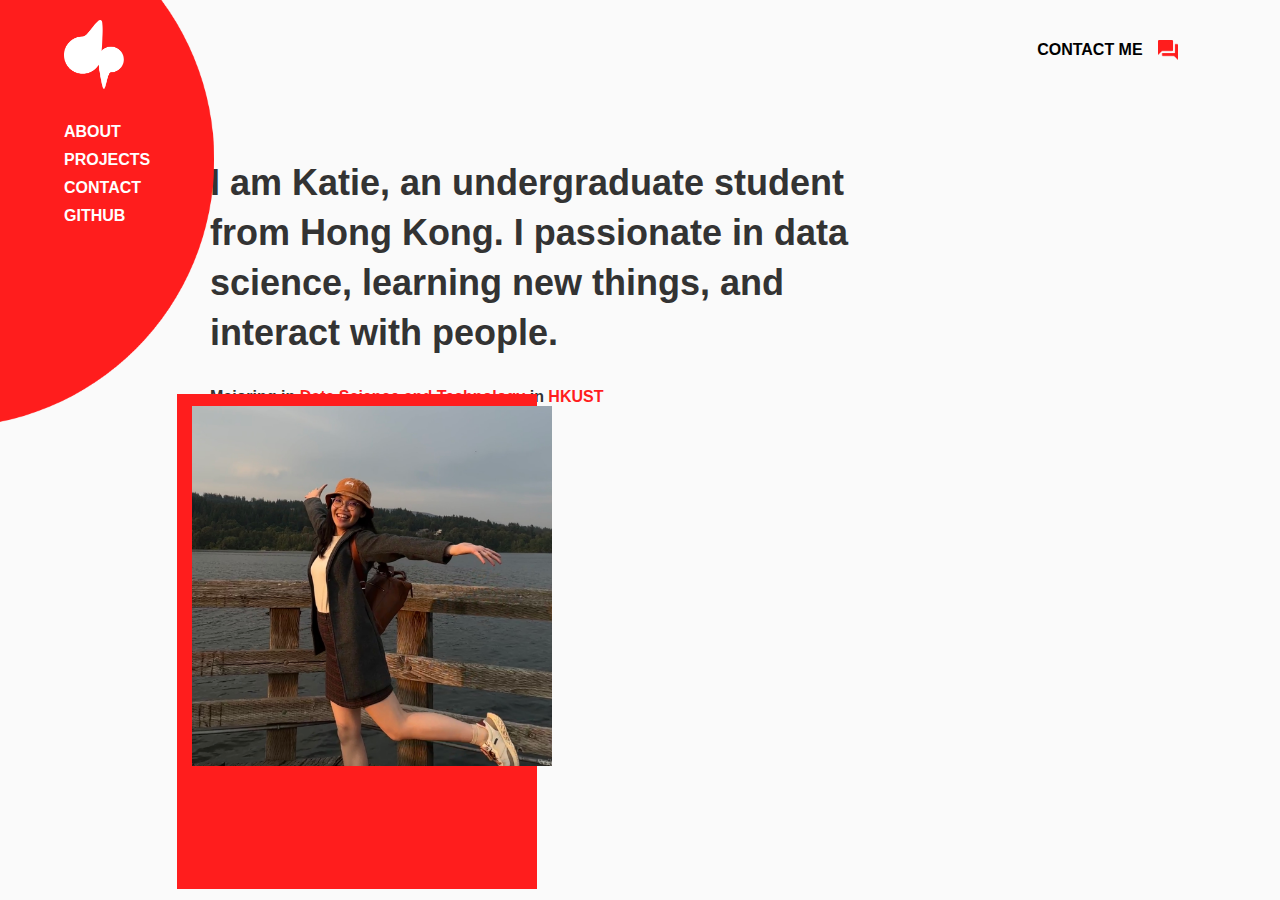
==== index.html @ 3721c137 "Add files via upload" ====
<!DOCTYPE html>
<html>
    <head>
        <meta name="viewport" content="width=device-width, initial-scale=1.0">
        <title>Katie</title>
        <link rel="stylesheet" href="styles.css">
    </head>
    <body>
        <div class="container">
            <nav>
                <img src="images/logo.png" class="logo">
                <ul>
                    <li><a href="#">ABOUT</a></li>
                    <li><a href="#">PROJECTS</a></li>
                    <li><a href="#">CONTACT</a></li>
                    <li><a href="#">GITHUB</a></li>
                </ul>
            </nav>
            <a href="#" class="contact-btn">CONTACT ME<img src="images/contact.png"></a>
            <div class="row">
                <div class="col-1">
                    <h1>I am Katie, an undergraduate student from Hong Kong. I passionate in data science, learning new things, and interact with people. <h1>
                    <h4>Majoring in <span> Data Science and Technology</span> in <span>HKUST</span></h4>
                </div>
                <div class="col-2">
                    <img src="images/pic.JPG" class="profile-img">
                    <img src="images/back-image.png" class="back-img">
                </div>
            </div>
        </div>
    </body>
</html>
---- styles.css ----
*{
    margin:0;
    padding: 0;
    font-family: 'poppoins', sans-serif;
    box-sizing: border-box;
}

.container{
    width:100%;
    height: 100vh;
    background: #fafafa;
    padding: 50px 8%;
    position: relative;
    font-weight: 600;
    
}

nav{
    background-image: url(images/circle.png);
    background-size: cover;
    background-position: right;
    padding: 10% 5% 15% 15%;
    position: absolute;
    left: -10%;
    top: -12%;

}

.logo{
    width:60px;
    margin-bottom:20px;
}

nav ul li{
    list-style:none;
    margin: 10px 0;

}

nav ul li a{
    color: #fff;
    text-decoration: none;
}

.contact-btn{
    position: absolute;
    top: 40px;
    right: 8%;
    display: flex;
    align-items: center;
    color: #000;
    text-decoration: none;
}

.contact-btn img{
    width: 20px;
    margin-left: 15px;
}

.row{
    display: flex;
    align-items: center;
    justify-content: space-between;
    flex-wrap: wrap;
    padding-top: 10%;

}

.col-1{
    max-width: 800px;
    padding-left: 10%;
    color:#333;
}

.col-1 h1{
    font-size:36px;
    font-weight:600;
    line-height: 50px;
    margin-bottom:30px;
}

.col-1 span{
    color: #ff1d1d;
}

.profile-img{
    width:80%;
    max-width: 450px;
    position: relative;
    z-index: 2;
    transition: transform 0.5s;
}

.col-2{
    text-align: right;
    position: relative;
}

.back-img{
    position: absolute;
    width:80%;
    max-width: 450px;
    top: -12px;
    right: 15px;
}

.profile-img:hover{
    transform: translate(-25px, -25px);
}
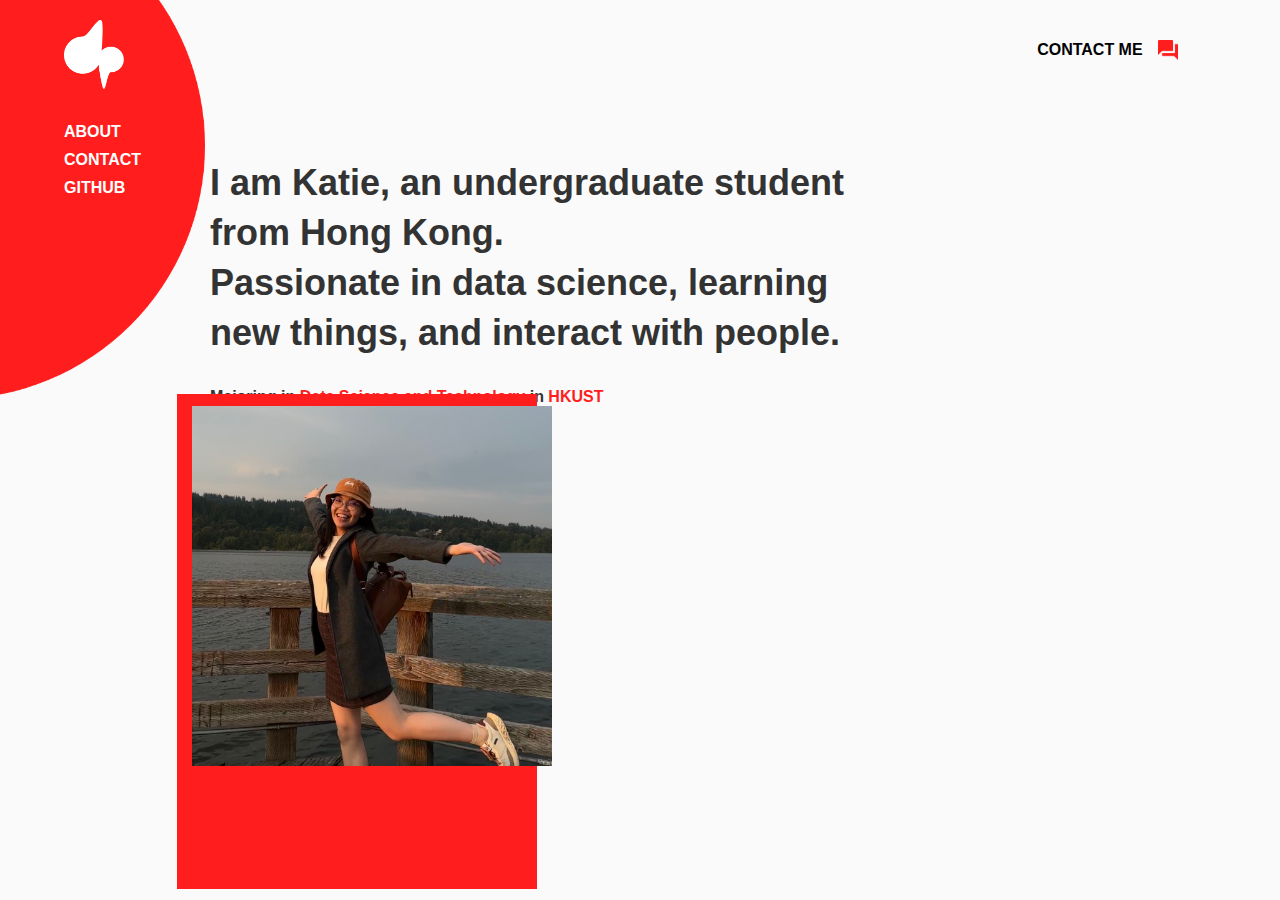
==== commit 703cd00d: "Update index.html" ====
--- a/index.html
+++ b/index.html
@@ -10,16 +10,16 @@
             <nav>
                 <img src="images/logo.png" class="logo">
                 <ul>
-                    <li><a href="#">ABOUT</a></li>
-                    <li><a href="#">PROJECTS</a></li>
-                    <li><a href="#">CONTACT</a></li>
-                    <li><a href="#">GITHUB</a></li>
+                    <li><a href="about.html">ABOUT</a></li>
+                    <li><a href="contact.html">CONTACT</a></li>
+                    <li><a href="https://github.com/katiecsc">GITHUB</a></li>
                 </ul>
             </nav>
-            <a href="#" class="contact-btn">CONTACT ME<img src="images/contact.png"></a>
+            <a href="contact.html" class="contact-btn">CONTACT ME<img src="images/contact.png"></a>
             <div class="row">
                 <div class="col-1">
-                    <h1>I am Katie, an undergraduate student from Hong Kong. I passionate in data science, learning new things, and interact with people. <h1>
+                    <h1>I am Katie, an undergraduate student from Hong Kong. 
+                        <br>Passionate in data science, learning new things, and interact with people. <h1>
                     <h4>Majoring in <span> Data Science and Technology</span> in <span>HKUST</span></h4>
                 </div>
                 <div class="col-2">
@@ -29,4 +29,4 @@
             </div>
         </div>
     </body>
-</html>+</html>
